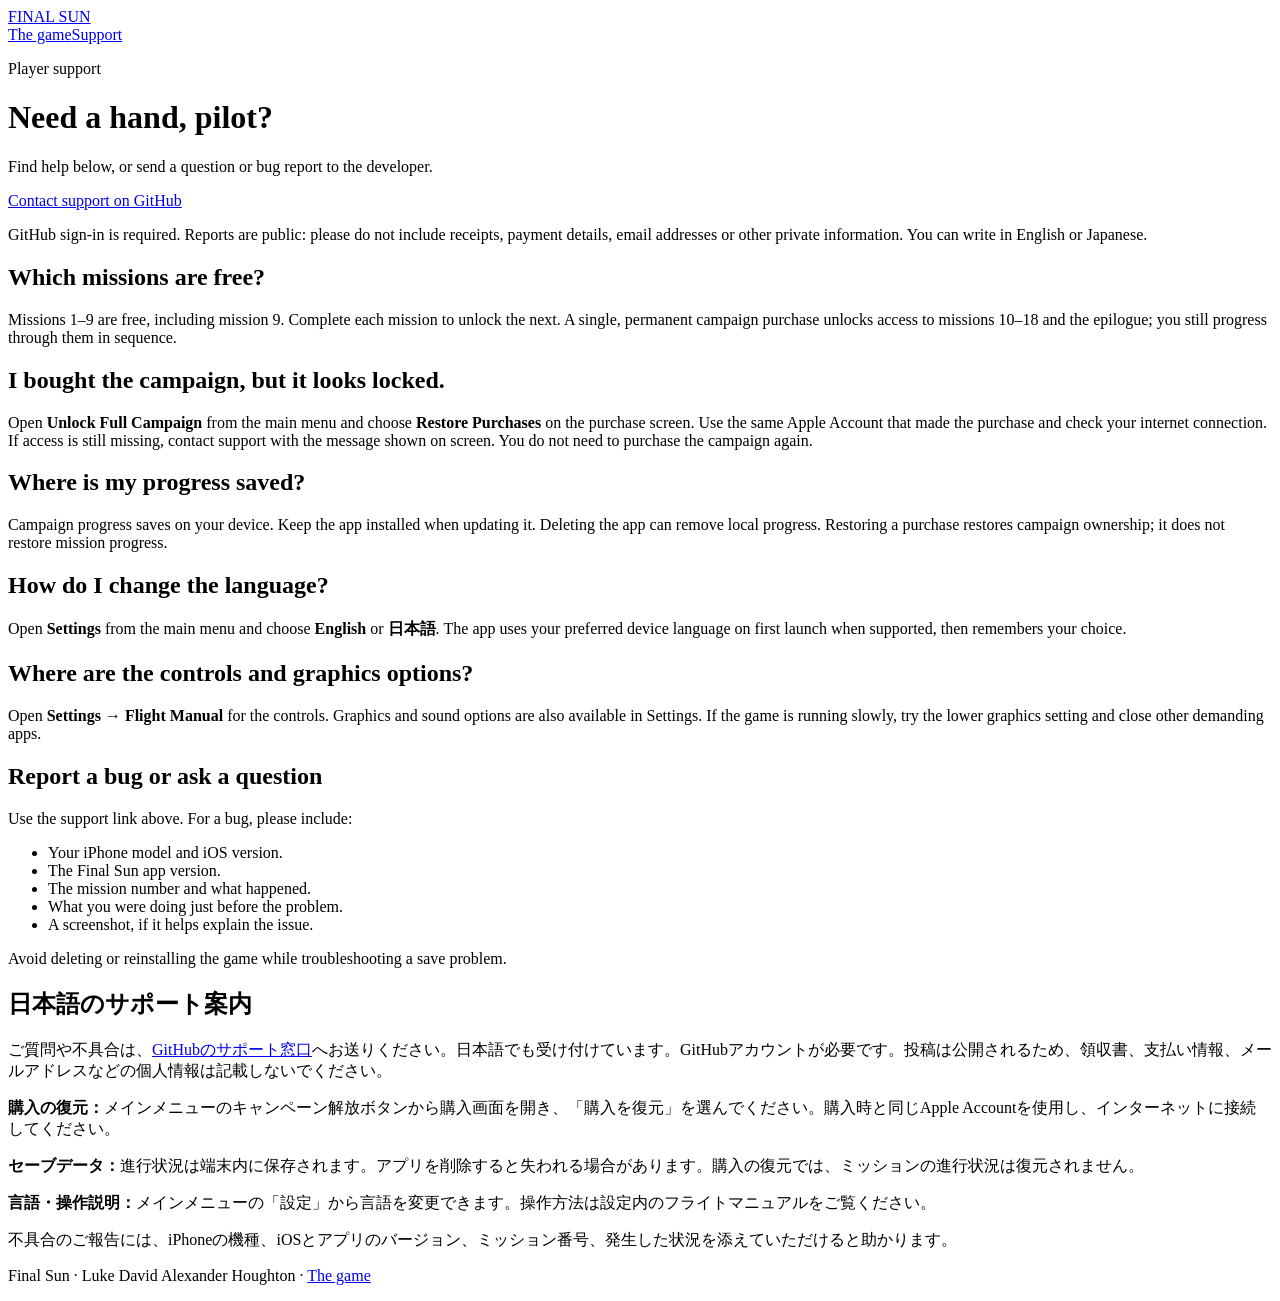
==== support.html @ d67a6686 "Add bilingual player support and purchase help" ====
<!doctype html>
<html lang="en"><head><meta charset="utf-8"><meta name="viewport" content="width=device-width,initial-scale=1"><title>Final Sun — Player Support</title><meta name="description" content="Help with Final Sun on iPhone: campaign access, restoring purchases, saved progress, language settings and reporting problems."><link rel="stylesheet" href="styles.css"></head>
<body><div class="wrap"><header><a class="brand" href="./">FINAL SUN</a><nav aria-label="Main navigation"><a href="./">The game</a><a href="support.html" aria-current="page">Support</a></nav></header>
<main class="support"><p class="eyebrow">Player support</p><h1>Need a hand, pilot?</h1><p class="lead">Find help below, or send a question or bug report to the developer.</p><a class="button" href="https://github.com/JapanLH-Explore/FinalSun/issues/new?title=Final%20Sun%20support">Contact support on GitHub</a><p class="note">GitHub sign-in is required. Reports are public: please do not include receipts, payment details, email addresses or other private information. You can write in English or Japanese.</p>
<section><h2>Which missions are free?</h2><p>Missions 1–9 are free, including mission 9. Complete each mission to unlock the next. A single, permanent campaign purchase unlocks access to missions 10–18 and the epilogue; you still progress through them in sequence.</p></section>
<section><h2>I bought the campaign, but it looks locked.</h2><p>Open <strong>Unlock Full Campaign</strong> from the main menu and choose <strong>Restore Purchases</strong> on the purchase screen. Use the same Apple Account that made the purchase and check your internet connection. If access is still missing, contact support with the message shown on screen. You do not need to purchase the campaign again.</p></section>
<section><h2>Where is my progress saved?</h2><p>Campaign progress saves on your device. Keep the app installed when updating it. Deleting the app can remove local progress. Restoring a purchase restores campaign ownership; it does not restore mission progress.</p></section>
<section><h2>How do I change the language?</h2><p>Open <strong>Settings</strong> from the main menu and choose <strong>English</strong> or <strong>日本語</strong>. The app uses your preferred device language on first launch when supported, then remembers your choice.</p></section>
<section><h2>Where are the controls and graphics options?</h2><p>Open <strong>Settings → Flight Manual</strong> for the controls. Graphics and sound options are also available in Settings. If the game is running slowly, try the lower graphics setting and close other demanding apps.</p></section>
<section><h2>Report a bug or ask a question</h2><p>Use the support link above. For a bug, please include:</p><ul><li>Your iPhone model and iOS version.</li><li>The Final Sun app version.</li><li>The mission number and what happened.</li><li>What you were doing just before the problem.</li><li>A screenshot, if it helps explain the issue.</li></ul><p>Avoid deleting or reinstalling the game while troubleshooting a save problem.</p></section>
<section id="japanese" lang="ja" class="details"><h2>日本語のサポート案内</h2><p>ご質問や不具合は、<a href="https://github.com/JapanLH-Explore/FinalSun/issues/new?title=Final%20Sun%20support">GitHubのサポート窓口</a>へお送りください。日本語でも受け付けています。GitHubアカウントが必要です。投稿は公開されるため、領収書、支払い情報、メールアドレスなどの個人情報は記載しないでください。</p><p><strong>購入の復元：</strong>メインメニューのキャンペーン解放ボタンから購入画面を開き、「購入を復元」を選んでください。購入時と同じApple Accountを使用し、インターネットに接続してください。</p><p><strong>セーブデータ：</strong>進行状況は端末内に保存されます。アプリを削除すると失われる場合があります。購入の復元では、ミッションの進行状況は復元されません。</p><p><strong>言語・操作説明：</strong>メインメニューの「設定」から言語を変更できます。操作方法は設定内のフライトマニュアルをご覧ください。</p><p>不具合のご報告には、iPhoneの機種、iOSとアプリのバージョン、ミッション番号、発生した状況を添えていただけると助かります。</p></section></main><footer><p>Final Sun · Luke David Alexander Houghton · <a href="./">The game</a></p></footer></div></body></html>
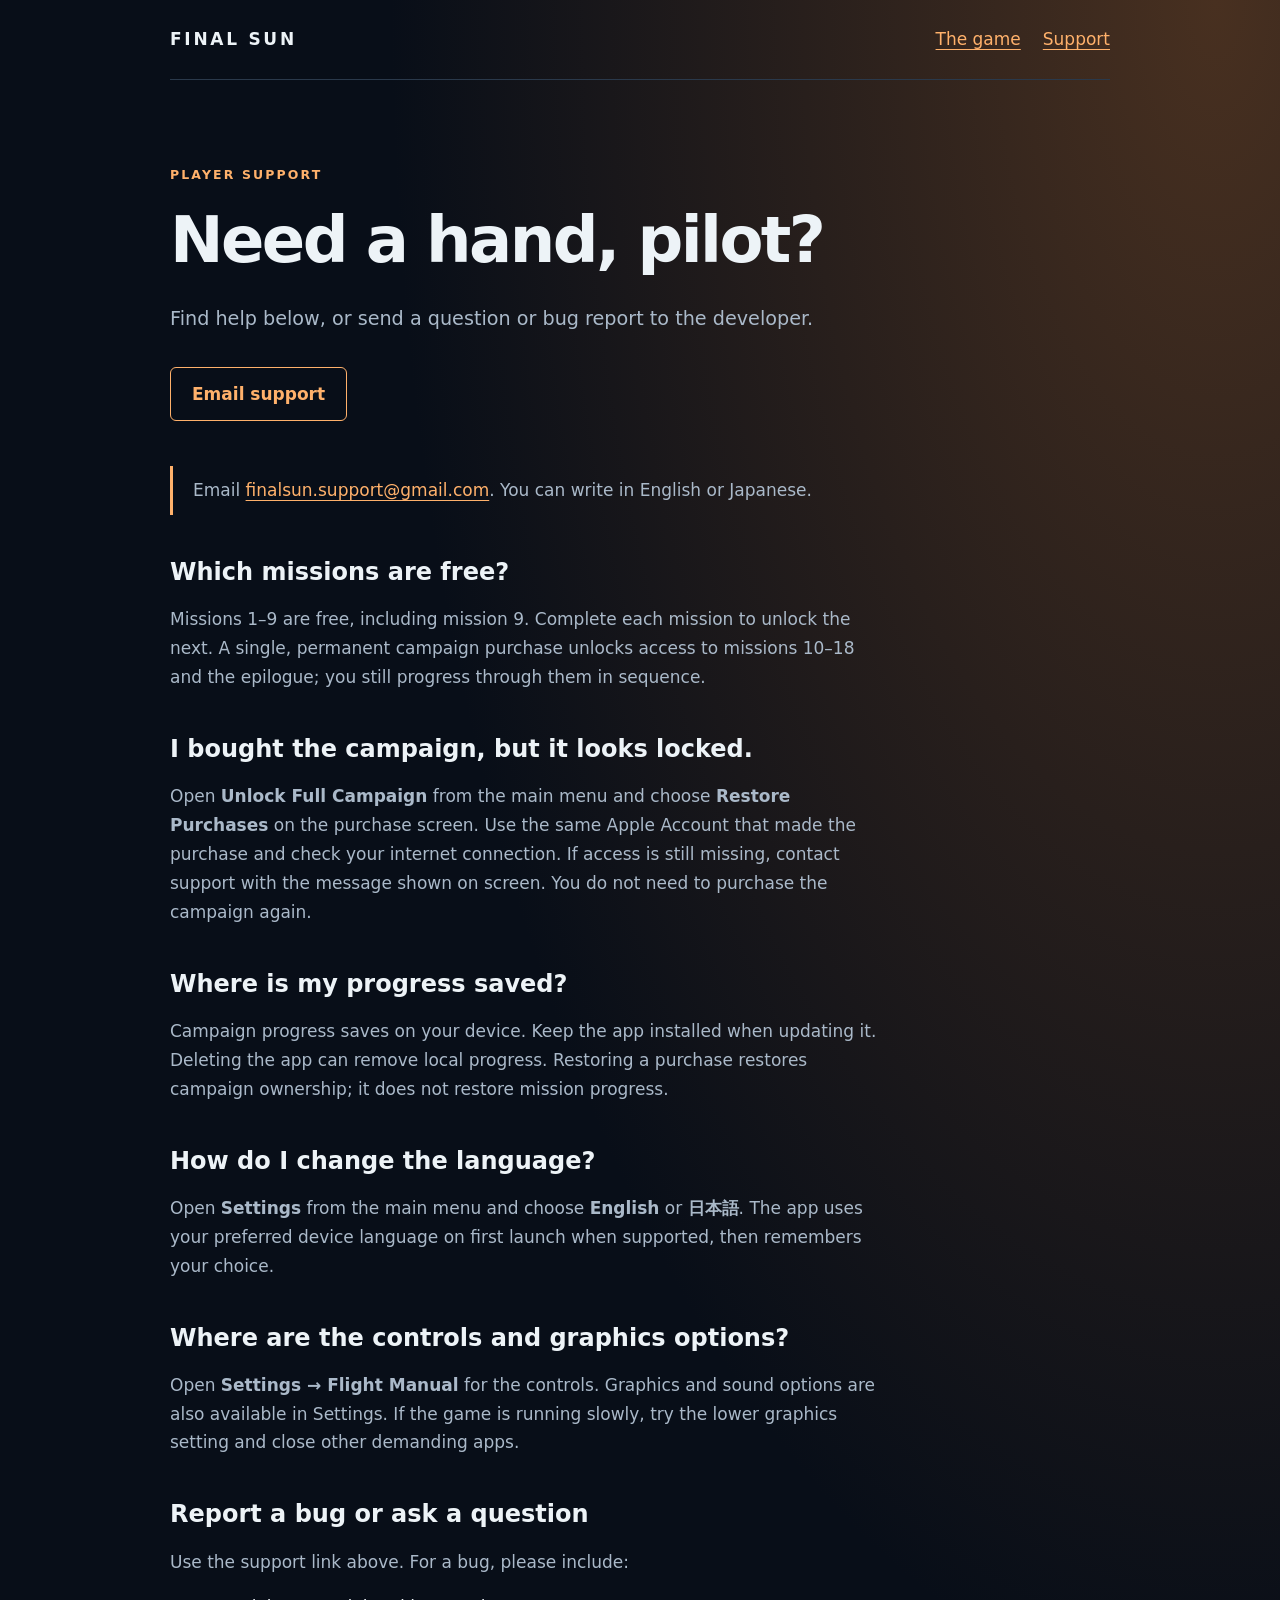
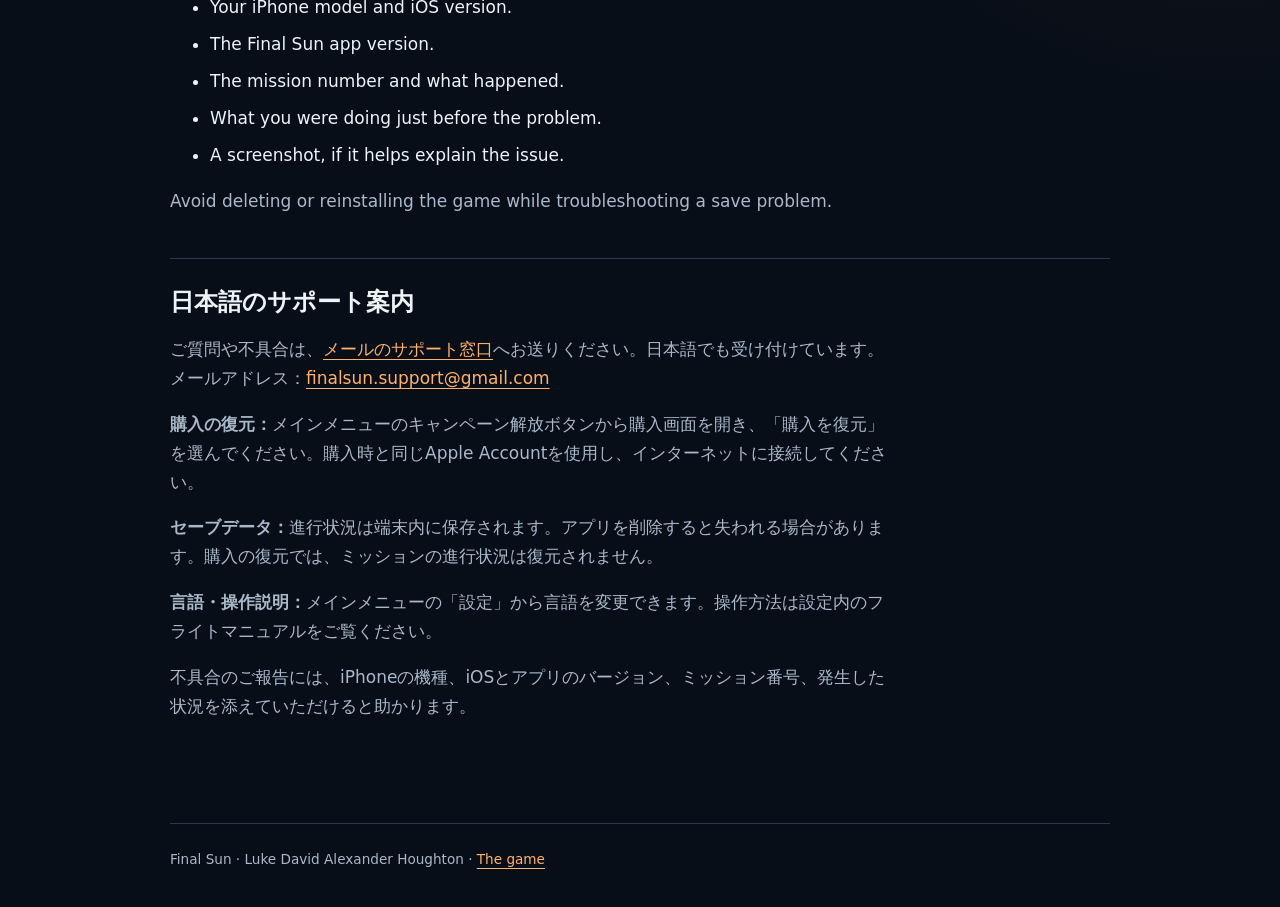
==== commit 1935962e: "Use dedicated support email in English and Japanese" ====
--- a/support.html
+++ b/support.html
@@ -1,11 +1,11 @@
 <!doctype html>
 <html lang="en"><head><meta charset="utf-8"><meta name="viewport" content="width=device-width,initial-scale=1"><title>Final Sun — Player Support</title><meta name="description" content="Help with Final Sun on iPhone: campaign access, restoring purchases, saved progress, language settings and reporting problems."><link rel="stylesheet" href="styles.css"></head>
 <body><div class="wrap"><header><a class="brand" href="./">FINAL SUN</a><nav aria-label="Main navigation"><a href="./">The game</a><a href="support.html" aria-current="page">Support</a></nav></header>
-<main class="support"><p class="eyebrow">Player support</p><h1>Need a hand, pilot?</h1><p class="lead">Find help below, or send a question or bug report to the developer.</p><a class="button" href="https://github.com/JapanLH-Explore/FinalSun/issues/new?title=Final%20Sun%20support">Contact support on GitHub</a><p class="note">GitHub sign-in is required. Reports are public: please do not include receipts, payment details, email addresses or other private information. You can write in English or Japanese.</p>
+<main class="support"><p class="eyebrow">Player support</p><h1>Need a hand, pilot?</h1><p class="lead">Find help below, or send a question or bug report to the developer.</p><a class="button" href="mailto:finalsun.support@gmail.com?subject=Final%20Sun%20Support">Email support</a><p class="note">Email <a href="mailto:finalsun.support@gmail.com">finalsun.support@gmail.com</a>. You can write in English or Japanese.</p>
 <section><h2>Which missions are free?</h2><p>Missions 1–9 are free, including mission 9. Complete each mission to unlock the next. A single, permanent campaign purchase unlocks access to missions 10–18 and the epilogue; you still progress through them in sequence.</p></section>
 <section><h2>I bought the campaign, but it looks locked.</h2><p>Open <strong>Unlock Full Campaign</strong> from the main menu and choose <strong>Restore Purchases</strong> on the purchase screen. Use the same Apple Account that made the purchase and check your internet connection. If access is still missing, contact support with the message shown on screen. You do not need to purchase the campaign again.</p></section>
 <section><h2>Where is my progress saved?</h2><p>Campaign progress saves on your device. Keep the app installed when updating it. Deleting the app can remove local progress. Restoring a purchase restores campaign ownership; it does not restore mission progress.</p></section>
 <section><h2>How do I change the language?</h2><p>Open <strong>Settings</strong> from the main menu and choose <strong>English</strong> or <strong>日本語</strong>. The app uses your preferred device language on first launch when supported, then remembers your choice.</p></section>
 <section><h2>Where are the controls and graphics options?</h2><p>Open <strong>Settings → Flight Manual</strong> for the controls. Graphics and sound options are also available in Settings. If the game is running slowly, try the lower graphics setting and close other demanding apps.</p></section>
 <section><h2>Report a bug or ask a question</h2><p>Use the support link above. For a bug, please include:</p><ul><li>Your iPhone model and iOS version.</li><li>The Final Sun app version.</li><li>The mission number and what happened.</li><li>What you were doing just before the problem.</li><li>A screenshot, if it helps explain the issue.</li></ul><p>Avoid deleting or reinstalling the game while troubleshooting a save problem.</p></section>
-<section id="japanese" lang="ja" class="details"><h2>日本語のサポート案内</h2><p>ご質問や不具合は、<a href="https://github.com/JapanLH-Explore/FinalSun/issues/new?title=Final%20Sun%20support">GitHubのサポート窓口</a>へお送りください。日本語でも受け付けています。GitHubアカウントが必要です。投稿は公開されるため、領収書、支払い情報、メールアドレスなどの個人情報は記載しないでください。</p><p><strong>購入の復元：</strong>メインメニューのキャンペーン解放ボタンから購入画面を開き、「購入を復元」を選んでください。購入時と同じApple Accountを使用し、インターネットに接続してください。</p><p><strong>セーブデータ：</strong>進行状況は端末内に保存されます。アプリを削除すると失われる場合があります。購入の復元では、ミッションの進行状況は復元されません。</p><p><strong>言語・操作説明：</strong>メインメニューの「設定」から言語を変更できます。操作方法は設定内のフライトマニュアルをご覧ください。</p><p>不具合のご報告には、iPhoneの機種、iOSとアプリのバージョン、ミッション番号、発生した状況を添えていただけると助かります。</p></section></main><footer><p>Final Sun · Luke David Alexander Houghton · <a href="./">The game</a></p></footer></div></body></html>+<section id="japanese" lang="ja" class="details"><h2>日本語のサポート案内</h2><p>ご質問や不具合は、<a href="mailto:finalsun.support@gmail.com?subject=Final%20Sun%20Support">メールのサポート窓口</a>へお送りください。日本語でも受け付けています。メールアドレス：<a href="mailto:finalsun.support@gmail.com">finalsun.support@gmail.com</a></p><p><strong>購入の復元：</strong>メインメニューのキャンペーン解放ボタンから購入画面を開き、「購入を復元」を選んでください。購入時と同じApple Accountを使用し、インターネットに接続してください。</p><p><strong>セーブデータ：</strong>進行状況は端末内に保存されます。アプリを削除すると失われる場合があります。購入の復元では、ミッションの進行状況は復元されません。</p><p><strong>言語・操作説明：</strong>メインメニューの「設定」から言語を変更できます。操作方法は設定内のフライトマニュアルをご覧ください。</p><p>不具合のご報告には、iPhoneの機種、iOSとアプリのバージョン、ミッション番号、発生した状況を添えていただけると助かります。</p></section></main><footer><p>Final Sun · Luke David Alexander Houghton · <a href="./">The game</a></p></footer></div></body></html>
--- a/styles.css
+++ b/styles.css
@@ -0,0 +1 @@
+:root{color-scheme:dark;--bg:#080e18;--ink:#edf3f7;--muted:#aab9c9;--accent:#ffb16b;--line:#2a394b}*{box-sizing:border-box}body{margin:0;background:radial-gradient(ellipse at 95% 0%,#483020 0,transparent 48%),var(--bg);color:var(--ink);font:17px/1.7 system-ui,-apple-system,BlinkMacSystemFont,"Segoe UI",sans-serif}a{color:var(--accent);text-underline-offset:4px}a:hover{color:#fff}a:focus-visible{outline:3px solid var(--accent);outline-offset:5px}.wrap{width:min(940px,100% - 40px);margin:auto}header{display:flex;justify-content:space-between;align-items:center;gap:24px;padding:25px 0;border-bottom:1px solid var(--line)}.brand{color:var(--ink);font-weight:800;letter-spacing:.16em;text-decoration:none}nav{display:flex;gap:22px}main{padding:72px 0 60px}.eyebrow{text-transform:uppercase;letter-spacing:.17em;color:var(--accent);font-size:.78rem;font-weight:700}h1{font-size:clamp(2.7rem,7vw,5rem);line-height:1.08;letter-spacing:-.04em;max-width:800px;margin:20px 0 28px}h2{font-size:1.5rem;line-height:1.3;margin:0 0 14px}p{max-width:720px}.lead{font-size:1.2rem;color:var(--muted);max-width:680px}.button{display:inline-block;border:1px solid var(--accent);padding:12px 21px;border-radius:6px;text-decoration:none;font-weight:650;margin:12px 0 28px}.facts{display:flex;flex-wrap:wrap;gap:12px 28px;padding:22px 0;border-top:1px solid var(--line);border-bottom:1px solid var(--line);color:var(--muted);font-size:.95rem;margin:30px 0 48px}section{margin:42px 0}section p{color:var(--muted)}.details{border-top:1px solid var(--line);padding-top:28px}.support h1{font-size:clamp(2.6rem,7vw,4rem)}.note{border-left:3px solid var(--accent);padding:10px 0 10px 20px;color:var(--muted)}li{margin:8px 0}footer{border-top:1px solid var(--line);padding:24px 0 36px;color:var(--muted);font-size:.85rem}footer p{margin:0}@media(max-width:500px){header{align-items:flex-start;flex-direction:column;gap:10px}main{padding-top:42px}nav{gap:24px}}
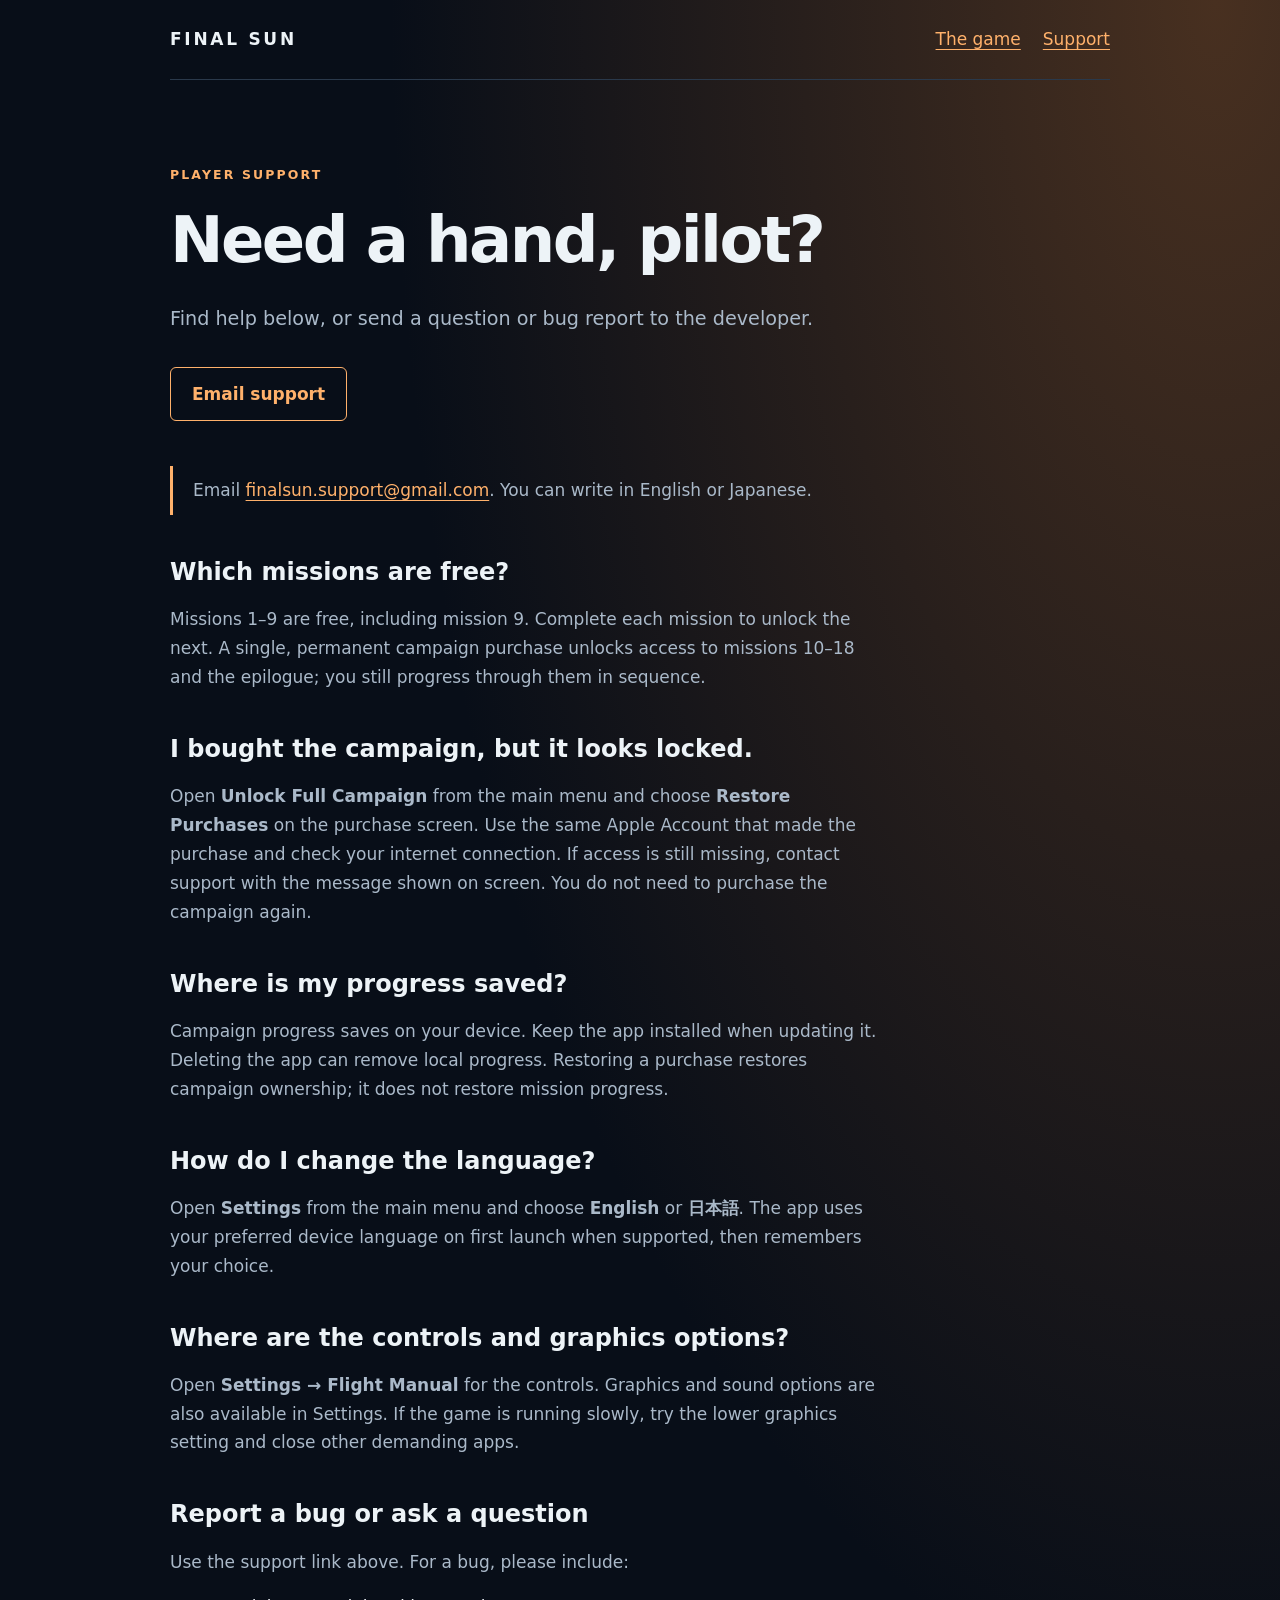
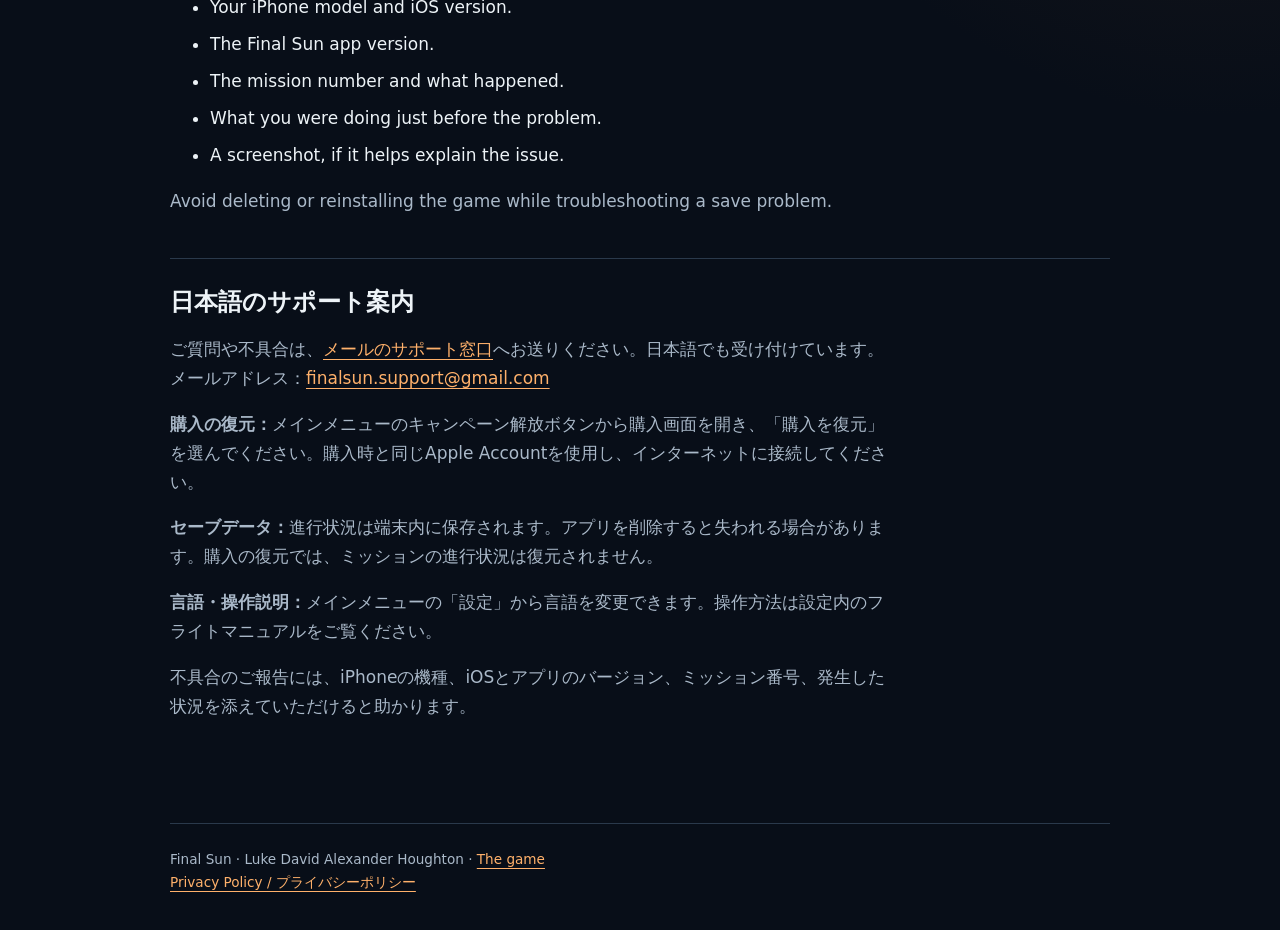
==== commit c57df38e: "Link privacy policy from public pages" ====
--- a/support.html
+++ b/support.html
@@ -8,4 +8,4 @@
 <section><h2>How do I change the language?</h2><p>Open <strong>Settings</strong> from the main menu and choose <strong>English</strong> or <strong>日本語</strong>. The app uses your preferred device language on first launch when supported, then remembers your choice.</p></section>
 <section><h2>Where are the controls and graphics options?</h2><p>Open <strong>Settings → Flight Manual</strong> for the controls. Graphics and sound options are also available in Settings. If the game is running slowly, try the lower graphics setting and close other demanding apps.</p></section>
 <section><h2>Report a bug or ask a question</h2><p>Use the support link above. For a bug, please include:</p><ul><li>Your iPhone model and iOS version.</li><li>The Final Sun app version.</li><li>The mission number and what happened.</li><li>What you were doing just before the problem.</li><li>A screenshot, if it helps explain the issue.</li></ul><p>Avoid deleting or reinstalling the game while troubleshooting a save problem.</p></section>
-<section id="japanese" lang="ja" class="details"><h2>日本語のサポート案内</h2><p>ご質問や不具合は、<a href="mailto:finalsun.support@gmail.com?subject=Final%20Sun%20Support">メールのサポート窓口</a>へお送りください。日本語でも受け付けています。メールアドレス：<a href="mailto:finalsun.support@gmail.com">finalsun.support@gmail.com</a></p><p><strong>購入の復元：</strong>メインメニューのキャンペーン解放ボタンから購入画面を開き、「購入を復元」を選んでください。購入時と同じApple Accountを使用し、インターネットに接続してください。</p><p><strong>セーブデータ：</strong>進行状況は端末内に保存されます。アプリを削除すると失われる場合があります。購入の復元では、ミッションの進行状況は復元されません。</p><p><strong>言語・操作説明：</strong>メインメニューの「設定」から言語を変更できます。操作方法は設定内のフライトマニュアルをご覧ください。</p><p>不具合のご報告には、iPhoneの機種、iOSとアプリのバージョン、ミッション番号、発生した状況を添えていただけると助かります。</p></section></main><footer><p>Final Sun · Luke David Alexander Houghton · <a href="./">The game</a></p></footer></div></body></html>+<section id="japanese" lang="ja" class="details"><h2>日本語のサポート案内</h2><p>ご質問や不具合は、<a href="mailto:finalsun.support@gmail.com?subject=Final%20Sun%20Support">メールのサポート窓口</a>へお送りください。日本語でも受け付けています。メールアドレス：<a href="mailto:finalsun.support@gmail.com">finalsun.support@gmail.com</a></p><p><strong>購入の復元：</strong>メインメニューのキャンペーン解放ボタンから購入画面を開き、「購入を復元」を選んでください。購入時と同じApple Accountを使用し、インターネットに接続してください。</p><p><strong>セーブデータ：</strong>進行状況は端末内に保存されます。アプリを削除すると失われる場合があります。購入の復元では、ミッションの進行状況は復元されません。</p><p><strong>言語・操作説明：</strong>メインメニューの「設定」から言語を変更できます。操作方法は設定内のフライトマニュアルをご覧ください。</p><p>不具合のご報告には、iPhoneの機種、iOSとアプリのバージョン、ミッション番号、発生した状況を添えていただけると助かります。</p></section></main><footer><p>Final Sun · Luke David Alexander Houghton · <a href="./">The game</a></p><p><a href="privacy.html">Privacy Policy / プライバシーポリシー</a></p></footer></div></body></html>
